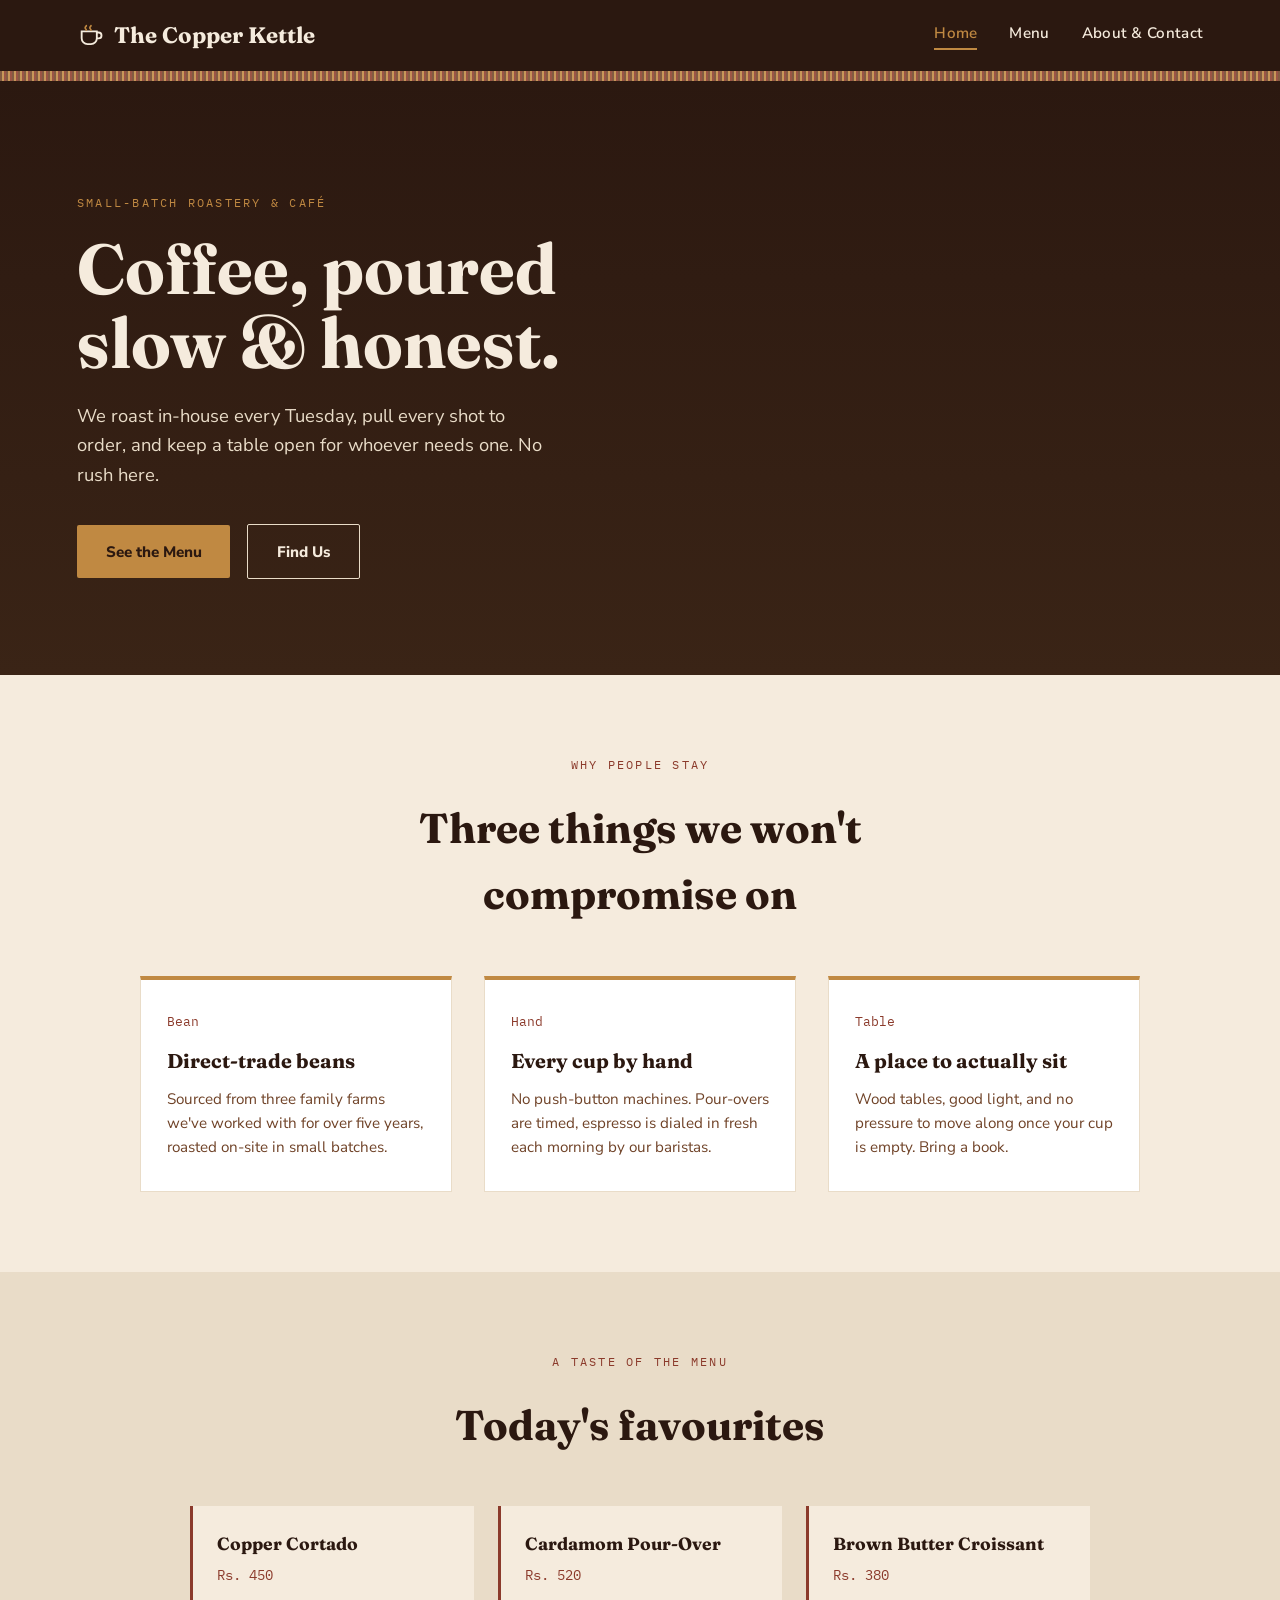
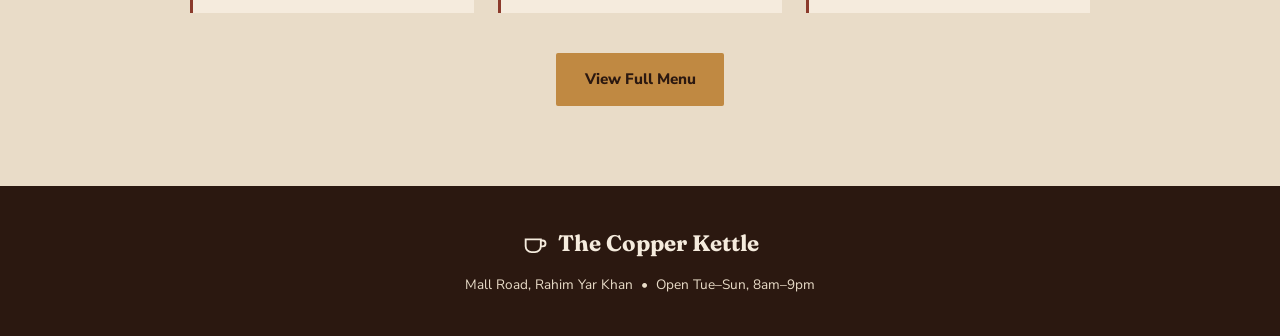
==== index.html @ 5c9b648d "Add files via upload" ====
<!DOCTYPE html>
<html lang="en">
<head>
<meta charset="UTF-8">
<meta name="viewport" content="width=device-width, initial-scale=1.0">
<title>The Copper Kettle — Coffee Shop</title>
<link rel="stylesheet" href="style.css">
</head>
<body>

<header class="site-header">
  <a href="index.html" class="brand">
    <svg viewBox="0 0 24 24" fill="none" xmlns="http://www.w3.org/2000/svg">
      <path d="M4 8h13v6a5 5 0 0 1-5 5H9a5 5 0 0 1-5-5V8z" stroke="#F5EBDD" stroke-width="1.6"/>
      <path d="M17 9h1.5a2.5 2.5 0 0 1 0 5H17" stroke="#F5EBDD" stroke-width="1.6"/>
      <path d="M8 3c0 1-1 1-1 2s1 1 1 2M12 3c0 1-1 1-1 2s1 1 1 2" stroke="#C08942" stroke-width="1.4" stroke-linecap="round"/>
    </svg>
    <span class="name">The Copper Kettle</span>
  </a>
  <nav class="site-nav">
    <a href="index.html" class="active">Home</a>
    <a href="menu.html">Menu</a>
    <a href="about.html">About &amp; Contact</a>
  </nav>
</header>

<div class="grain-divider"></div>

<section class="hero">
  <div class="hero-content">
    <span class="eyebrow">Small-batch roastery &amp; café</span>
    <h1>Coffee, poured<br>slow &amp; honest.</h1>
    <p>We roast in-house every Tuesday, pull every shot to order, and keep a table open for whoever needs one. No rush here.</p>
    <a href="menu.html" class="btn">See the Menu</a>
    <a href="about.html" class="btn btn-outline">Find Us</a>
  </div>
  <svg class="steam" viewBox="0 0 200 320" xmlns="http://www.w3.org/2000/svg">
    <path d="M60 300 C 40 260, 90 240, 70 200 C 50 160, 100 140, 80 100" />
    <path d="M110 300 C 90 260, 140 240, 120 200 C 100 160, 150 140, 130 100" />
    <path d="M150 300 C 130 260, 180 240, 160 200 C 140 160, 190 140, 170 100" />
  </svg>
</section>

<section class="features">
  <div class="section-head">
    <span class="eyebrow">Why people stay</span>
    <h2>Three things we won't compromise on</h2>
  </div>
  <div class="feature-grid">
    <div class="feature-card">
      <span class="num">Bean</span>
      <h3>Direct-trade beans</h3>
      <p>Sourced from three family farms we've worked with for over five years, roasted on-site in small batches.</p>
    </div>
    <div class="feature-card">
      <span class="num">Hand</span>
      <h3>Every cup by hand</h3>
      <p>No push-button machines. Pour-overs are timed, espresso is dialed in fresh each morning by our baristas.</p>
    </div>
    <div class="feature-card">
      <span class="num">Table</span>
      <h3>A place to actually sit</h3>
      <p>Wood tables, good light, and no pressure to move along once your cup is empty. Bring a book.</p>
    </div>
  </div>
</section>

<section class="teaser">
  <div class="section-head">
    <span class="eyebrow">A taste of the menu</span>
    <h2>Today's favourites</h2>
  </div>
  <div class="teaser-row">
    <div class="teaser-item">
      <h4>Copper Cortado</h4>
      <span>Rs. 450</span>
    </div>
    <div class="teaser-item">
      <h4>Cardamom Pour-Over</h4>
      <span>Rs. 520</span>
    </div>
    <div class="teaser-item">
      <h4>Brown Butter Croissant</h4>
      <span>Rs. 380</span>
    </div>
  </div>
  <div style="text-align:center; margin-top:2.5rem;">
    <a href="menu.html" class="btn">View Full Menu</a>
  </div>
</section>

<footer class="site-footer">
  <div class="brand">
    <svg viewBox="0 0 24 24" width="22" height="22" fill="none" xmlns="http://www.w3.org/2000/svg">
      <path d="M4 8h13v6a5 5 0 0 1-5 5H9a5 5 0 0 1-5-5V8z" stroke="#F5EBDD" stroke-width="1.6"/>
      <path d="M17 9h1.5a2.5 2.5 0 0 1 0 5H17" stroke="#F5EBDD" stroke-width="1.6"/>
    </svg>
    The Copper Kettle
  </div>
  <p>Mall Road, Rahim Yar Khan &nbsp;•&nbsp; Open Tue–Sun, 8am–9pm</p>
</footer>

</body>
</html>
---- style.css ----
/* The Copper Kettle — shared styles */

@import url('https://fonts.googleapis.com/css2?family=Fraunces:opsz,wght@9..144,400;9..144,600;9..144,700&family=Nunito+Sans:wght@400;600;800&family=IBM+Plex+Mono:wght@500&display=swap');

:root {
  --espresso: #2B1810;
  --roast: #6F4227;
  --caramel: #C08942;
  --cream: #F5EBDD;
  --rust: #8B3A2B;
  --cream-dim: #E9DCC8;
  --font-display: 'Fraunces', serif;
  --font-body: 'Nunito Sans', sans-serif;
  --font-mono: 'IBM Plex Mono', monospace;
}

* { box-sizing: border-box; margin: 0; padding: 0; }

html { scroll-behavior: smooth; }

body {
  background: var(--cream);
  color: var(--espresso);
  font-family: var(--font-body);
  line-height: 1.6;
}

a { color: inherit; text-decoration: none; }

img { max-width: 100%; display: block; }

/* ---------- Nav ---------- */
.site-header {
  background: var(--espresso);
  color: var(--cream);
  padding: 1.1rem 6vw;
  display: flex;
  align-items: center;
  justify-content: space-between;
  position: sticky;
  top: 0;
  z-index: 50;
}

.brand {
  font-family: var(--font-display);
  font-size: 1.4rem;
  font-weight: 700;
  display: flex;
  align-items: center;
  gap: 0.6rem;
}

.brand svg { width: 28px; height: 28px; }

.site-nav {
  display: flex;
  gap: 2rem;
  font-size: 0.95rem;
  font-weight: 600;
  letter-spacing: 0.02em;
}

.site-nav a {
  position: relative;
  padding-bottom: 4px;
}

.site-nav a.active,
.site-nav a:hover {
  color: var(--caramel);
}

.site-nav a.active::after {
  content: "";
  position: absolute;
  left: 0; right: 0; bottom: 0;
  height: 2px;
  background: var(--caramel);
}

/* ---------- Wood divider ---------- */
.grain-divider {
  height: 10px;
  background: repeating-linear-gradient(
    90deg,
    var(--roast) 0px, var(--roast) 2px,
    var(--caramel) 2px, var(--caramel) 4px,
    var(--rust) 4px, var(--rust) 6px
  );
  opacity: 0.85;
}

/* ---------- Hero ---------- */
.hero {
  position: relative;
  background: linear-gradient(180deg, var(--espresso) 0%, #3a2416 100%);
  color: var(--cream);
  padding: 7rem 6vw 6rem;
  overflow: hidden;
}

.hero-content {
  max-width: 640px;
  position: relative;
  z-index: 2;
}

.eyebrow {
  font-family: var(--font-mono);
  font-size: 0.78rem;
  letter-spacing: 0.18em;
  text-transform: uppercase;
  color: var(--caramel);
  margin-bottom: 1.2rem;
  display: block;
}

.hero h1 {
  font-family: var(--font-display);
  font-size: clamp(2.6rem, 6vw, 4.4rem);
  font-weight: 700;
  line-height: 1.05;
  margin-bottom: 1.3rem;
}

.hero p {
  font-size: 1.15rem;
  color: var(--cream-dim);
  max-width: 480px;
  margin-bottom: 2.2rem;
}

.btn {
  display: inline-block;
  font-family: var(--font-body);
  font-weight: 800;
  font-size: 0.95rem;
  padding: 0.9rem 1.8rem;
  border-radius: 2px;
  background: var(--caramel);
  color: var(--espresso);
  border: none;
  cursor: pointer;
  transition: transform 0.15s ease, background 0.15s ease;
}

.btn:hover { background: #d59a56; transform: translateY(-2px); }

.btn-outline {
  background: transparent;
  color: var(--cream);
  border: 1.5px solid var(--cream-dim);
  margin-left: 0.8rem;
}

.btn-outline:hover { background: rgba(245,235,221,0.1); }

/* steam animation */
.steam {
  position: absolute;
  right: 8vw;
  top: 20%;
  width: 200px;
  height: 320px;
  opacity: 0.55;
  z-index: 1;
}

.steam path {
  stroke: var(--cream);
  stroke-width: 3;
  fill: none;
  stroke-linecap: round;
  opacity: 0;
  animation: rise 6s ease-in infinite;
}
.steam path:nth-child(2) { animation-delay: 2s; }
.steam path:nth-child(3) { animation-delay: 4s; }

@keyframes rise {
  0%   { opacity: 0; transform: translateY(20px) scaleX(1); }
  20%  { opacity: 0.6; }
  80%  { opacity: 0.3; }
  100% { opacity: 0; transform: translateY(-60px) scaleX(1.4); }
}

@media (prefers-reduced-motion: reduce) {
  .steam path { animation: none; opacity: 0.25; }
}

/* ---------- Sections ---------- */
section { padding: 5rem 6vw; }

.section-head {
  max-width: 560px;
  margin: 0 auto 3rem;
  text-align: center;
}

.section-head .eyebrow { text-align: center; color: var(--rust); }

.section-head h2 {
  font-family: var(--font-display);
  font-size: clamp(1.9rem, 4vw, 2.6rem);
  color: var(--espresso);
}

.section-head p { color: var(--roast); margin-top: 0.8rem; }

/* ---------- Feature grid (home) ---------- */
.feature-grid {
  display: grid;
  grid-template-columns: repeat(3, 1fr);
  gap: 2rem;
  max-width: 1000px;
  margin: 0 auto;
}

.feature-card {
  background: #fff;
  border: 1px solid var(--cream-dim);
  border-top: 4px solid var(--caramel);
  padding: 2rem 1.6rem;
  text-align: left;
}

.feature-card h3 {
  font-family: var(--font-display);
  font-size: 1.25rem;
  margin-bottom: 0.6rem;
}

.feature-card p { font-size: 0.95rem; color: var(--roast); }

.feature-card .num {
  font-family: var(--font-mono);
  font-size: 0.8rem;
  color: var(--rust);
  display: block;
  margin-bottom: 0.8rem;
}

/* ---------- Menu preview strip (home) ---------- */
.teaser {
  background: var(--cream-dim);
}

.teaser-row {
  max-width: 900px;
  margin: 0 auto;
  display: flex;
  justify-content: space-between;
  flex-wrap: wrap;
  gap: 1.5rem;
}

.teaser-item {
  flex: 1 1 220px;
  background: var(--cream);
  padding: 1.5rem;
  border-left: 3px solid var(--rust);
}

.teaser-item h4 {
  font-family: var(--font-display);
  font-size: 1.1rem;
  margin-bottom: 0.3rem;
}

.teaser-item span {
  font-family: var(--font-mono);
  color: var(--rust);
  font-size: 0.9rem;
}

/* ---------- Menu page ---------- */
.menu-category {
  max-width: 780px;
  margin: 0 auto 3.5rem;
}

.menu-category h3 {
  font-family: var(--font-display);
  font-size: 1.5rem;
  color: var(--rust);
  border-bottom: 2px solid var(--cream-dim);
  padding-bottom: 0.6rem;
  margin-bottom: 1.4rem;
}

.menu-item {
  display: flex;
  justify-content: space-between;
  gap: 1rem;
  padding: 1rem 0;
  border-bottom: 1px dashed var(--cream-dim);
}

.menu-item-main h4 {
  font-family: var(--font-display);
  font-size: 1.1rem;
  font-weight: 600;
}

.menu-item-main p {
  font-size: 0.88rem;
  color: var(--roast);
  margin-top: 0.2rem;
  max-width: 420px;
}

.roast-dots {
  display: inline-flex;
  gap: 3px;
  margin-left: 0.6rem;
  vertical-align: middle;
}

.roast-dots span {
  width: 7px; height: 7px;
  border-radius: 50%;
  background: var(--cream-dim);
  display: inline-block;
}

.roast-dots span.filled { background: var(--roast); }

.menu-item-price {
  font-family: var(--font-mono);
  font-weight: 500;
  color: var(--espresso);
  white-space: nowrap;
  align-self: center;
}

.roast-legend {
  font-family: var(--font-mono);
  font-size: 0.8rem;
  color: var(--roast);
  max-width: 780px;
  margin: 0 auto 2.5rem;
  text-align: center;
}

/* ---------- About / contact ---------- */
.about-grid {
  display: grid;
  grid-template-columns: 1.1fr 0.9fr;
  gap: 3rem;
  max-width: 1000px;
  margin: 0 auto;
  align-items: start;
}

.about-text h2 {
  font-family: var(--font-display);
  font-size: 2rem;
  margin-bottom: 1rem;
}

.about-text p { margin-bottom: 1rem; color: var(--roast); }

.chalkboard {
  background: var(--espresso);
  color: var(--cream);
  padding: 2.2rem;
  border-radius: 3px;
  box-shadow: 0 8px 0 rgba(0,0,0,0.08);
}

.chalkboard h3 {
  font-family: var(--font-display);
  font-size: 1.3rem;
  color: var(--caramel);
  margin-bottom: 1rem;
}

.hours-row {
  display: flex;
  justify-content: space-between;
  font-size: 0.92rem;
  padding: 0.4rem 0;
  border-bottom: 1px dotted rgba(245,235,221,0.25);
}

.contact-form {
  max-width: 560px;
  margin: 3rem auto 0;
  display: grid;
  gap: 1rem;
}

.contact-form label {
  font-size: 0.85rem;
  font-weight: 800;
  text-transform: uppercase;
  letter-spacing: 0.04em;
  color: var(--roast);
  margin-bottom: 0.3rem;
  display: block;
}

.contact-form input,
.contact-form textarea {
  width: 100%;
  padding: 0.8rem;
  border: 1.5px solid var(--cream-dim);
  background: #fff;
  font-family: var(--font-body);
  font-size: 1rem;
  color: var(--espresso);
}

.contact-form input:focus,
.contact-form textarea:focus {
  outline: none;
  border-color: var(--caramel);
}

.map-note {
  font-size: 0.85rem;
  color: var(--roast);
  margin-top: 0.6rem;
}

/* ---------- Footer ---------- */
.site-footer {
  background: var(--espresso);
  color: var(--cream-dim);
  padding: 2.5rem 6vw;
  text-align: center;
  font-size: 0.85rem;
}

.site-footer .brand { justify-content: center; margin-bottom: 0.8rem; color: var(--cream); }

/* ---------- Responsive ---------- */
@media (max-width: 820px) {
  .site-nav { gap: 1.1rem; font-size: 0.85rem; }
  .feature-grid { grid-template-columns: 1fr; }
  .about-grid { grid-template-columns: 1fr; }
  .steam { display: none; }
  .hero { padding: 4.5rem 6vw 3.5rem; }
}

@media (max-width: 520px) {
  .site-header { padding: 1rem 5vw; }
  .brand span.name { display: none; }
  section { padding: 3.2rem 5vw; }
}

/* Focus visibility for accessibility */
a:focus-visible, button:focus-visible, input:focus-visible, textarea:focus-visible {
  outline: 2px solid var(--caramel);
  outline-offset: 2px;
}
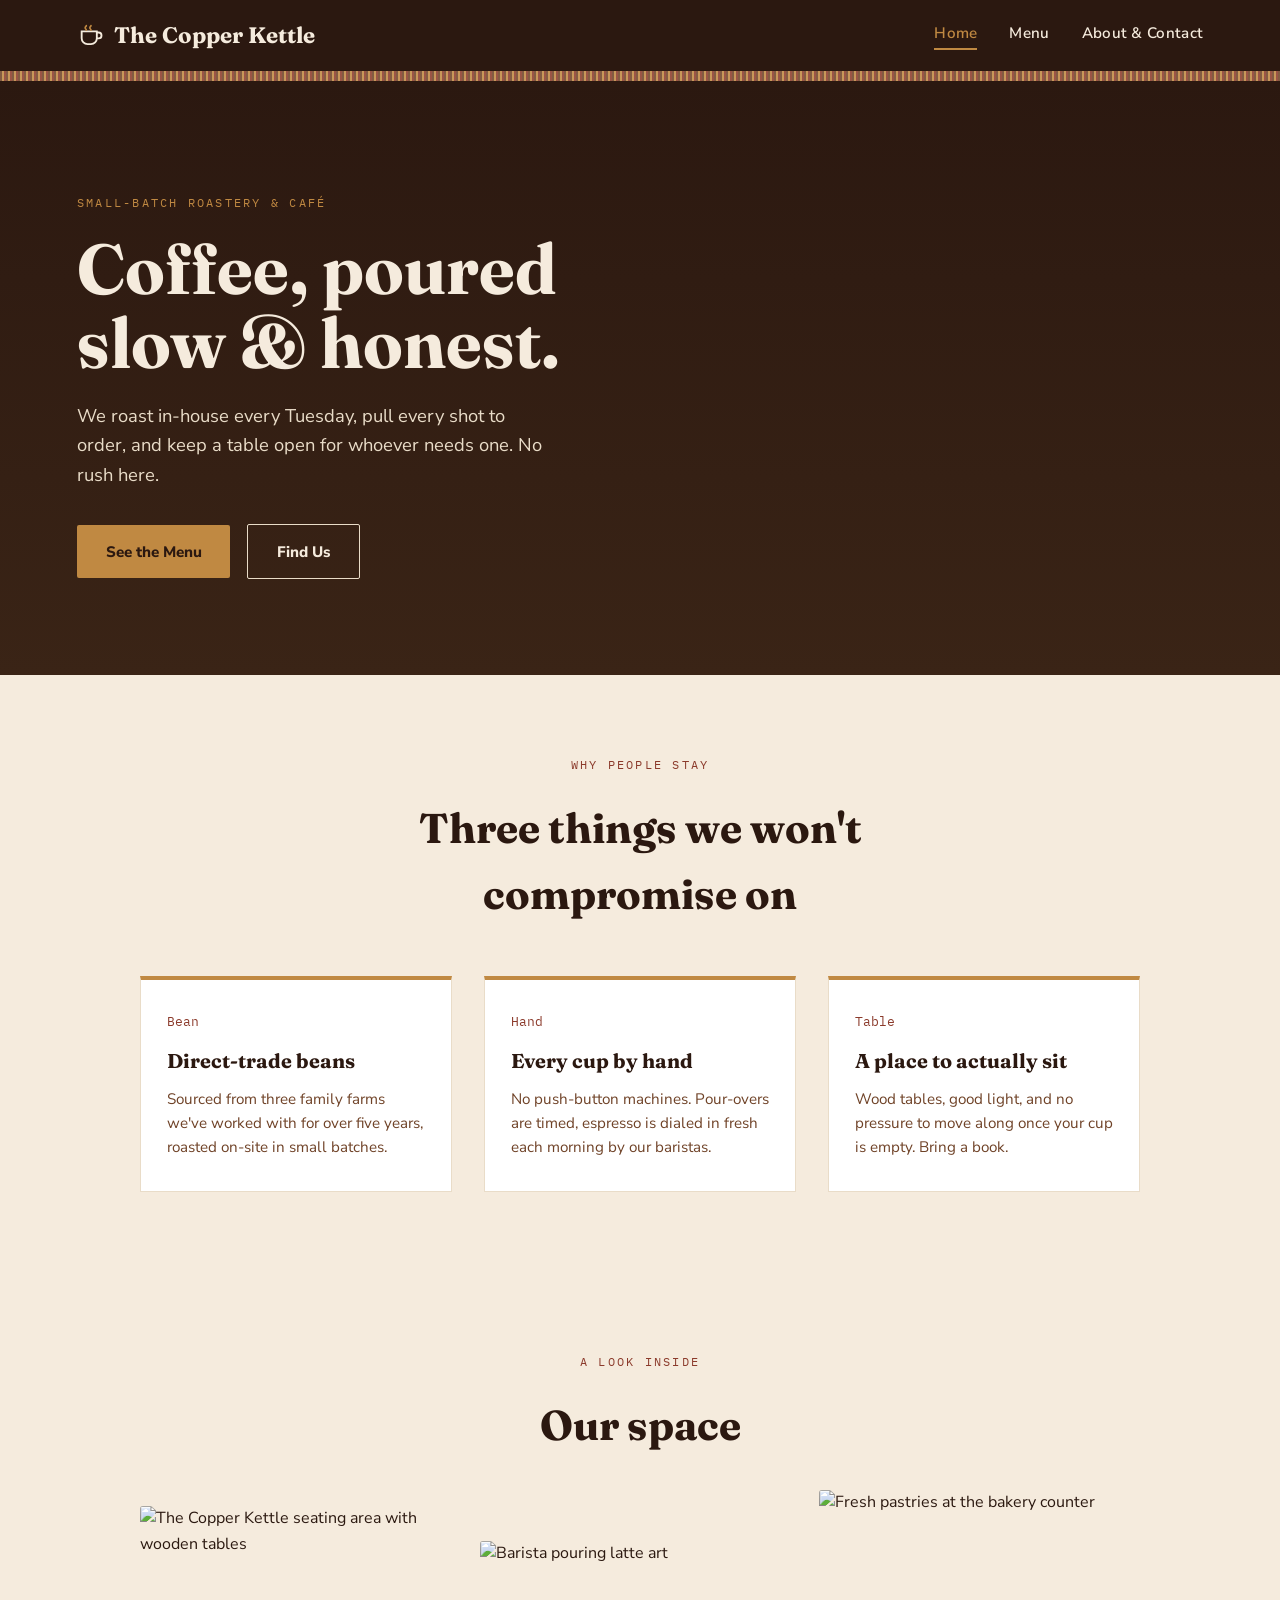
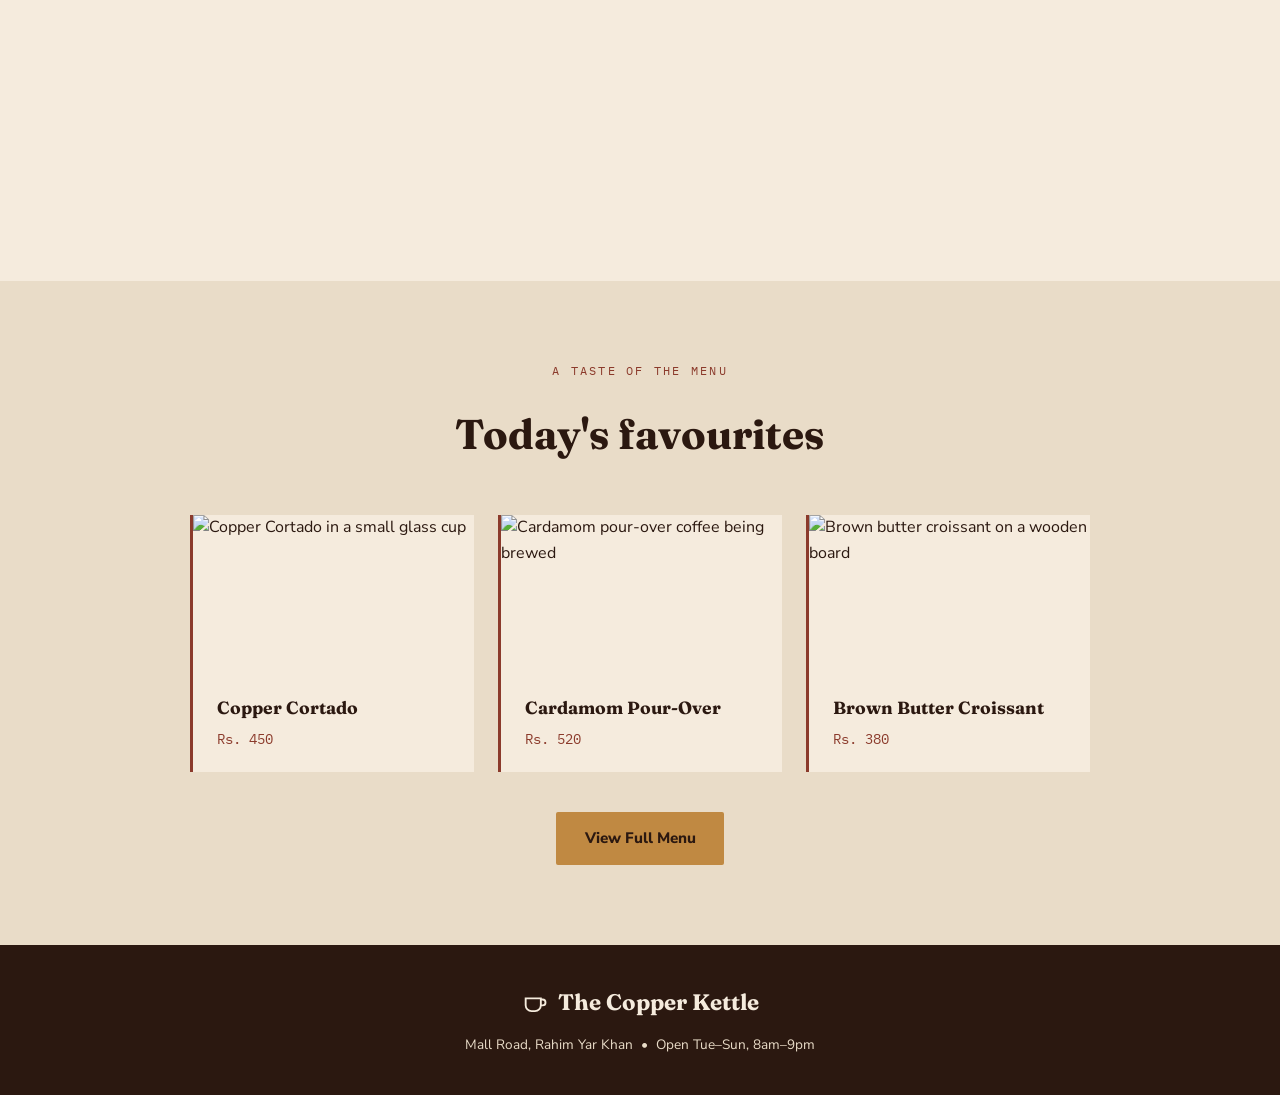
==== commit c9dd03ca: "Add files via upload" ====
--- a/index.html
+++ b/index.html
@@ -65,6 +65,18 @@
   </div>
 </section>
 
+<section class="gallery">
+  <div class="section-head">
+    <span class="eyebrow">A look inside</span>
+    <h2>Our space</h2>
+  </div>
+  <div class="space-gallery">
+    <a href="about.html"><img src="images/shop-interior.jpg" alt="The Copper Kettle seating area with wooden tables"></a>
+    <a href="menu.html"><img src="images/barista-pouring.jpg" alt="Barista pouring latte art"></a>
+    <a href="menu.html"><img src="images/pastry-counter.jpg" alt="Fresh pastries at the bakery counter"></a>
+  </div>
+</section>
+
 <section class="teaser">
   <div class="section-head">
     <span class="eyebrow">A taste of the menu</span>
@@ -72,16 +84,25 @@
   </div>
   <div class="teaser-row">
     <div class="teaser-item">
-      <h4>Copper Cortado</h4>
-      <span>Rs. 450</span>
+      <img src="images/cortado.jpg" alt="Copper Cortado in a small glass cup">
+      <div class="teaser-item-body">
+        <h4>Copper Cortado</h4>
+        <span>Rs. 450</span>
+      </div>
     </div>
     <div class="teaser-item">
-      <h4>Cardamom Pour-Over</h4>
-      <span>Rs. 520</span>
+      <img src="images/pour-over.jpg" alt="Cardamom pour-over coffee being brewed">
+      <div class="teaser-item-body">
+        <h4>Cardamom Pour-Over</h4>
+        <span>Rs. 520</span>
+      </div>
     </div>
     <div class="teaser-item">
-      <h4>Brown Butter Croissant</h4>
-      <span>Rs. 380</span>
+      <img src="images/croissant.jpg" alt="Brown butter croissant on a wooden board">
+      <div class="teaser-item-body">
+        <h4>Brown Butter Croissant</h4>
+        <span>Rs. 380</span>
+      </div>
     </div>
   </div>
   <div style="text-align:center; margin-top:2.5rem;">
--- a/style.css
+++ b/style.css
@@ -241,6 +241,60 @@
   margin-bottom: 0.8rem;
 }
 
+/* ---------- Our Space gallery (home) ---------- */
+.space-gallery {
+  display: grid;
+  grid-template-columns: repeat(3, 1fr);
+  gap: 1.2rem;
+  max-width: 1000px;
+  margin: 0 auto;
+}
+
+.space-gallery img {
+  width: 100%;
+  height: 260px;
+  object-fit: cover;
+  border-radius: 3px;
+  filter: sepia(8%) saturate(105%);
+  transition: transform 0.4s ease, filter 0.4s ease;
+}
+
+.space-gallery a:hover img {
+  transform: scale(1.03);
+  filter: sepia(0%) saturate(115%);
+}
+
+.space-gallery a:nth-child(2) { margin-top: 2.2rem; }
+.space-gallery a:nth-child(3) { margin-top: -1rem; }
+
+@media (max-width: 820px) {
+  .space-gallery { grid-template-columns: 1fr; }
+  .space-gallery a:nth-child(2),
+  .space-gallery a:nth-child(3) { margin-top: 0; }
+}
+
+/* ---------- Menu item / category photos ---------- */
+.menu-category-head {
+  display: flex;
+  align-items: center;
+  gap: 1.2rem;
+  margin-bottom: 1.4rem;
+}
+
+.menu-category-head img {
+  width: 92px;
+  height: 92px;
+  object-fit: cover;
+  border-radius: 4px;
+  flex-shrink: 0;
+}
+
+.menu-category-head h3 {
+  border-bottom: none;
+  padding-bottom: 0;
+  margin-bottom: 0;
+}
+
 /* ---------- Menu preview strip (home) ---------- */
 .teaser {
   background: var(--cream-dim);
@@ -258,8 +312,18 @@
 .teaser-item {
   flex: 1 1 220px;
   background: var(--cream);
-  padding: 1.5rem;
+  overflow: hidden;
   border-left: 3px solid var(--rust);
+}
+
+.teaser-item img {
+  width: 100%;
+  height: 160px;
+  object-fit: cover;
+}
+
+.teaser-item-body {
+  padding: 1.2rem 1.5rem;
 }
 
 .teaser-item h4 {
